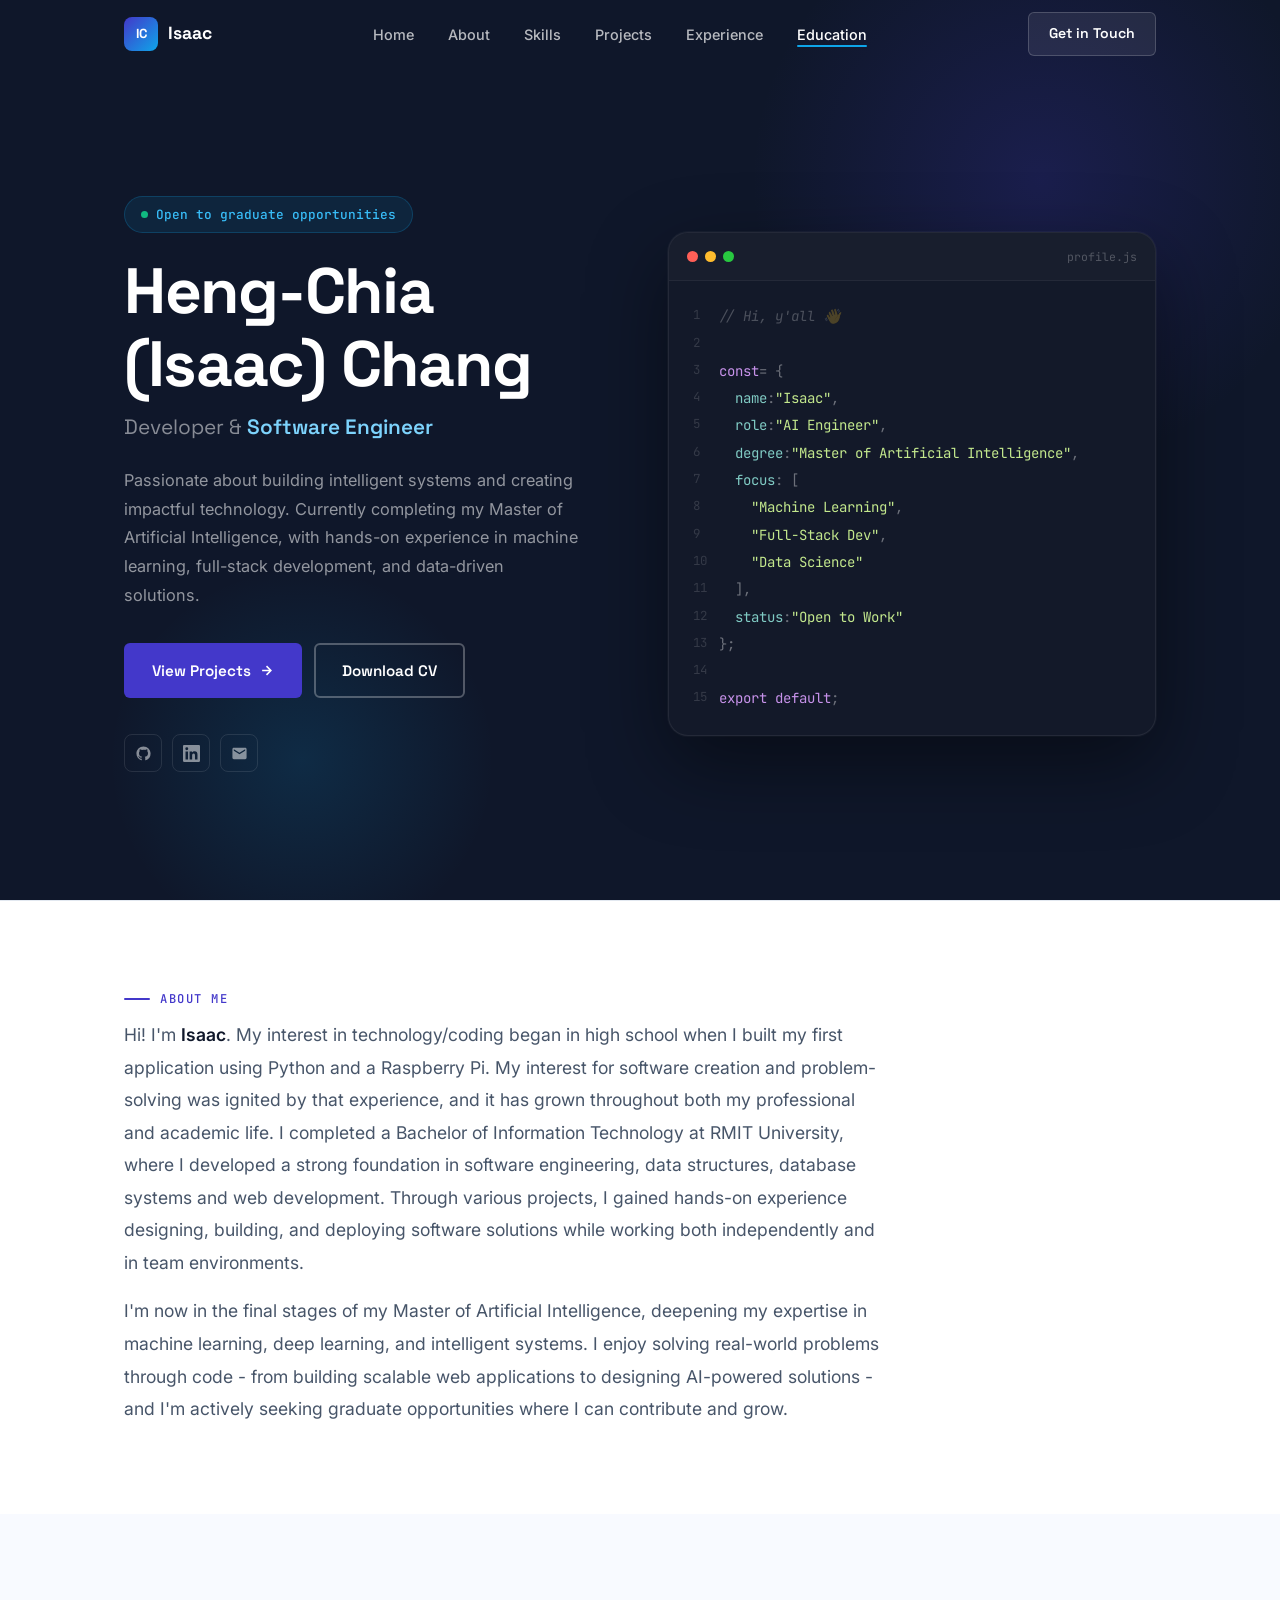
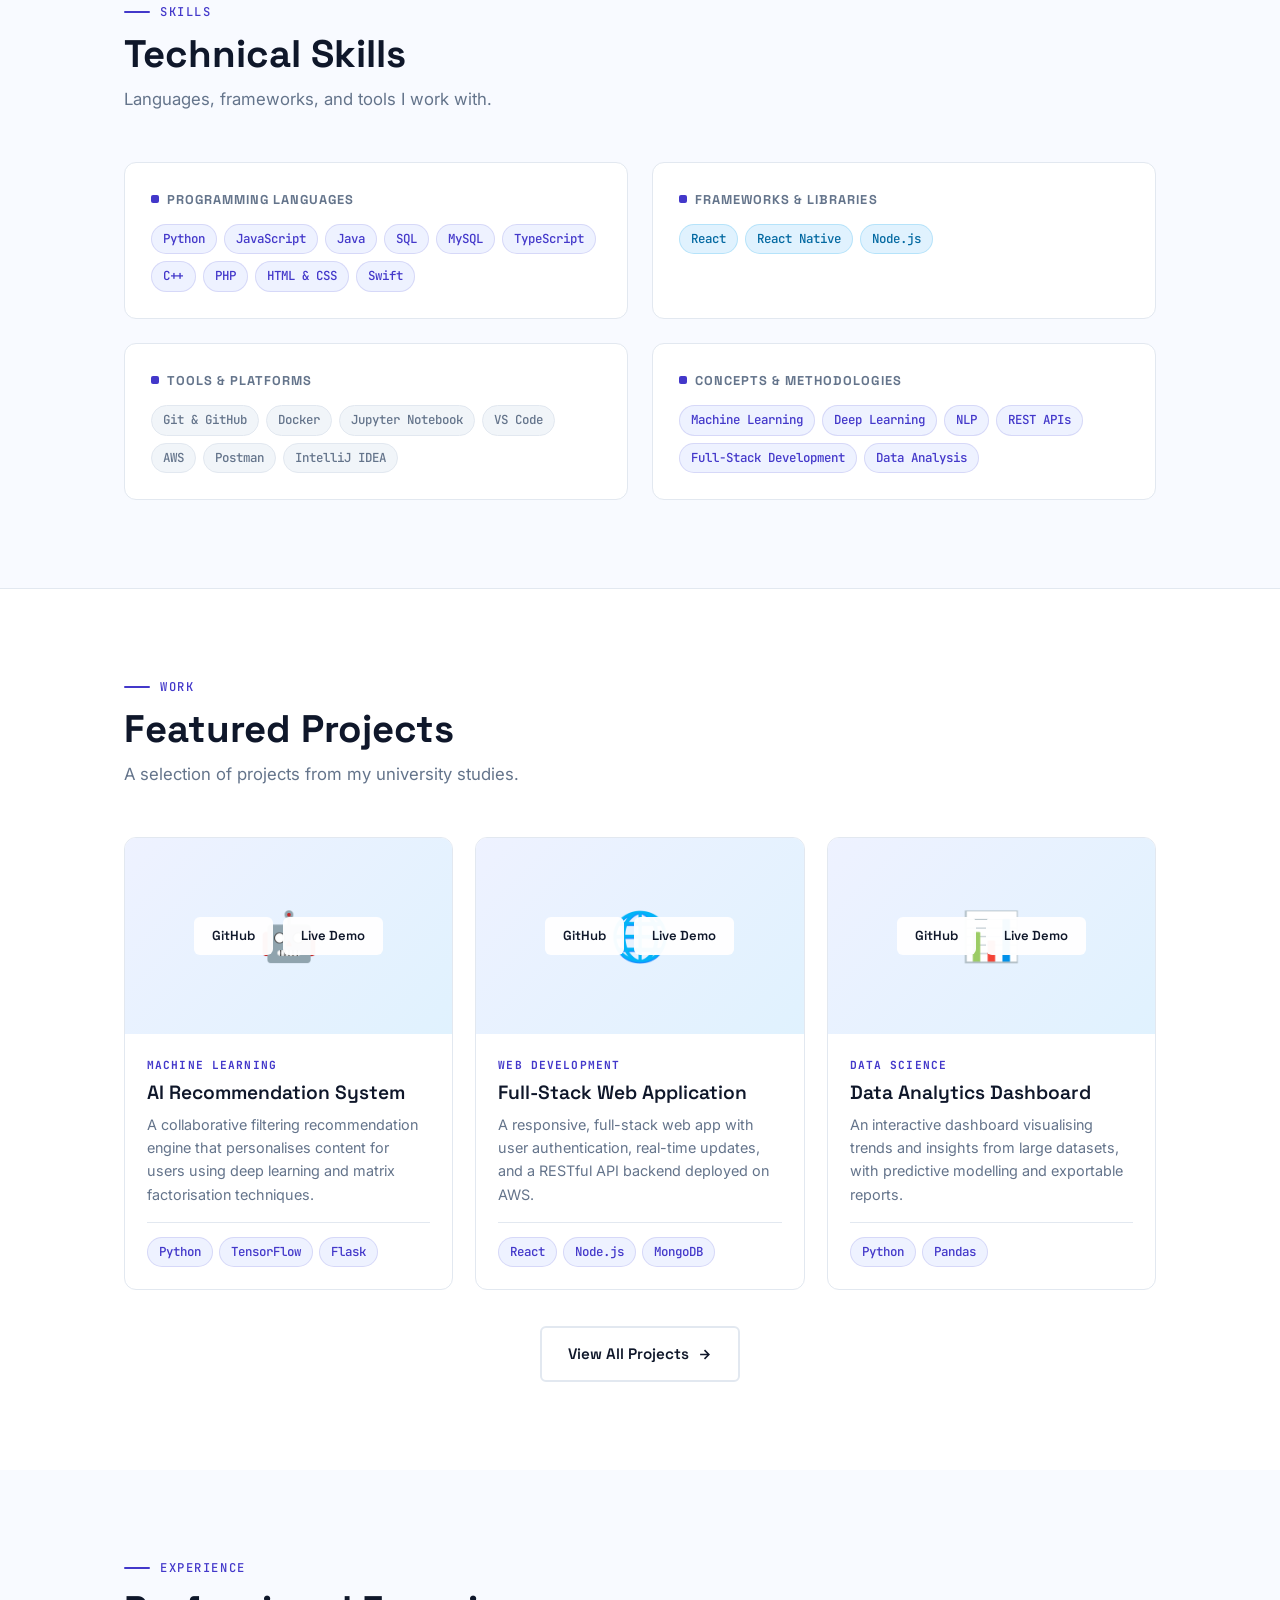
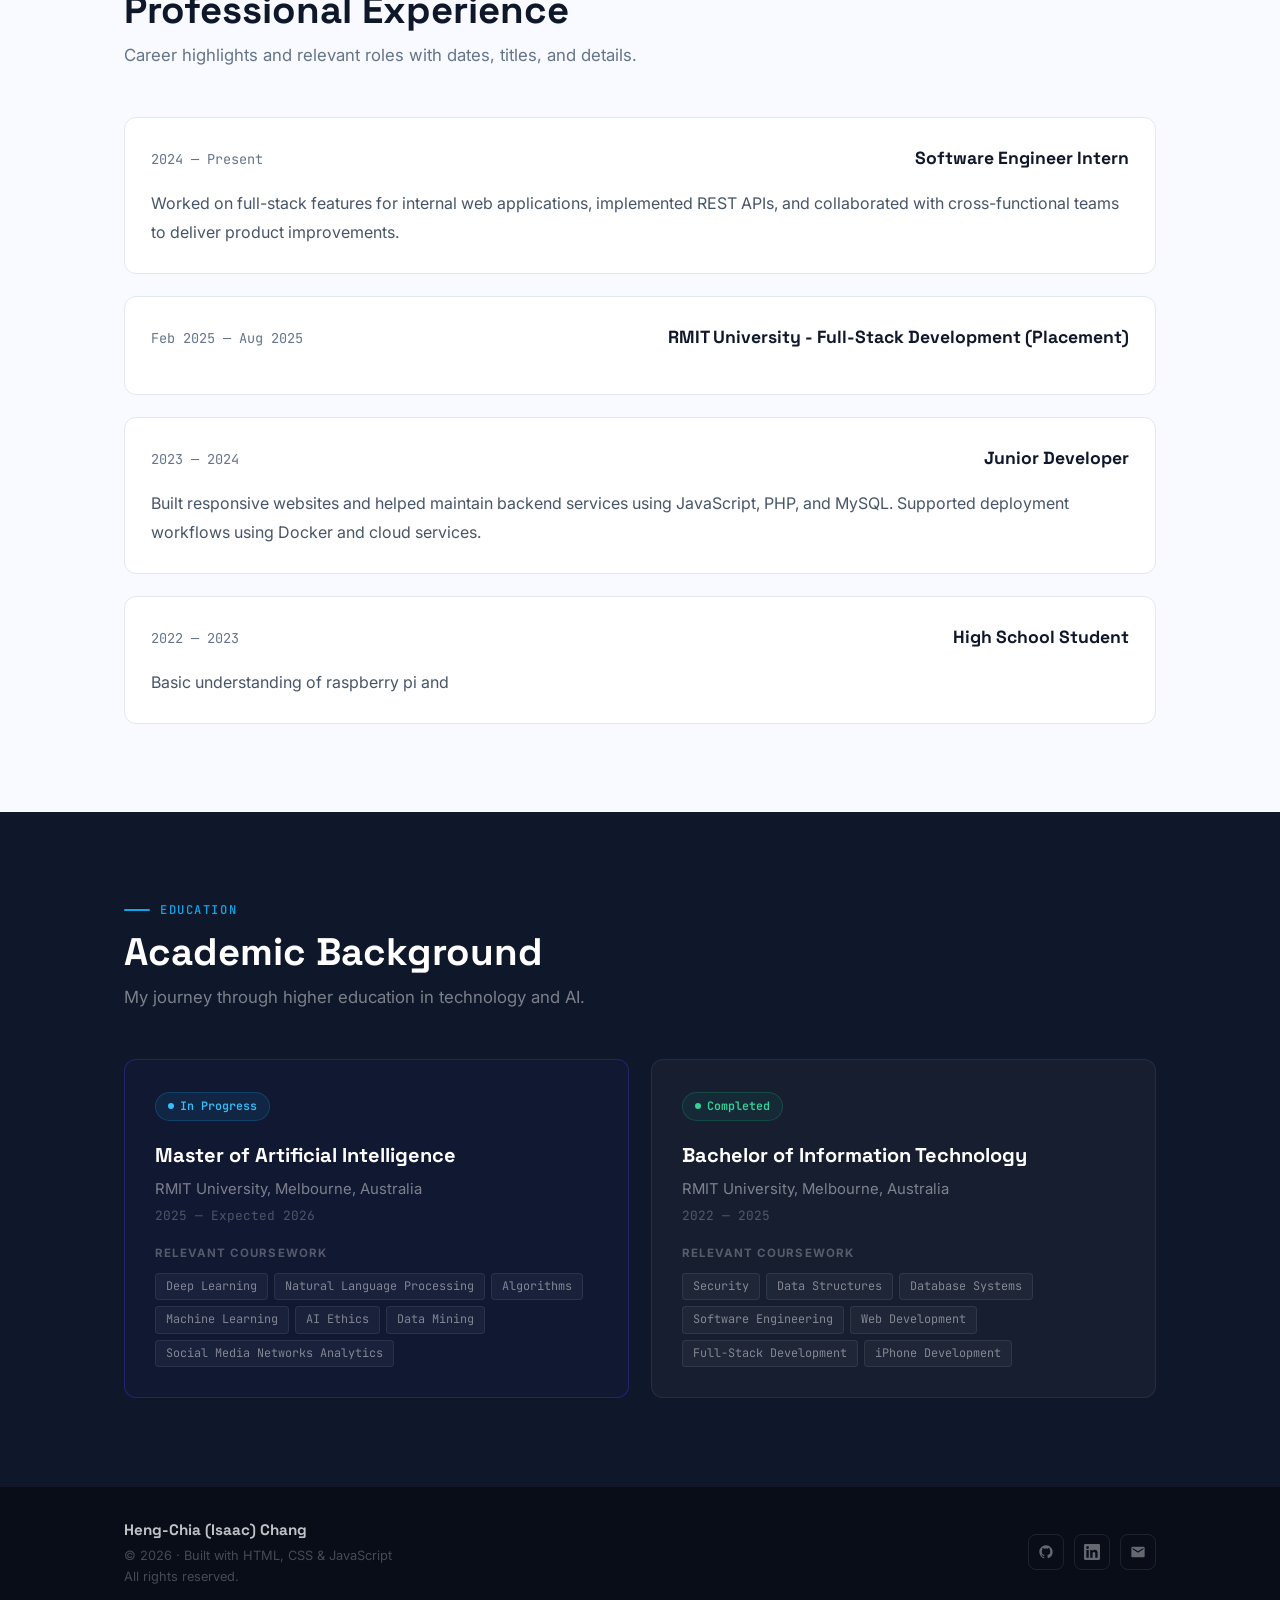
==== index.html @ fa5e7652 "first commit" ====
<!DOCTYPE html>
<html lang="en">

<head>
  <meta charset="UTF-8">
  <meta name="viewport" content="width=device-width, initial-scale=1.0">
  <title>Isaac | Portfolio</title>
  <meta name="description" content="IT Graduate & AI Engineer Portfolio">
  <link rel="preconnect" href="https://fonts.googleapis.com">
  <link rel="preconnect" href="https://fonts.gstatic.com" crossorigin>
  <link
    href="https://fonts.googleapis.com/css2?family=Space+Grotesk:wght@400;500;600;700&family=Inter:wght@400;500;600&family=JetBrains+Mono:wght@400;500&display=swap"
    rel="stylesheet">
  <link rel="stylesheet" href="style.css">
</head>

<body>
  <nav class="nav" id="nav">
    <div class="container nav-inner">
      <a href="index.html" class="nav-logo">
        <span class="nav-logo-mark">IC</span>
        Isaac
      </a>

      <ul class="nav-links">
        <li><a href="index.html" class="active">Home</a></li>
        <li><a href="#about">About</a></li>
        <li><a href="#skills">Skills</a></li>
        <li><a href="projects.html">Projects</a></li>
        <li><a href="#experience">Experience</a></li>
        <li><a href="#education">Education</a></li>
      </ul>

      <!-- EDIT: Change to your email -->
      <a href="mailto:your@email.com" class="nav-cta">Get in Touch</a>

      <button class="nav-hamburger" id="hamburger" aria-label="Toggle menu">
        <span></span><span></span><span></span>
      </button>
    </div>

    <div class="nav-mobile" id="mobile-menu">
      <a href="index.html">Home</a>
      <a href="#about">About</a>
      <a href="#skills">Skills</a>
      <a href="projects.html">Projects</a>
      <a href="#experience">Experience</a>
      <a href="#education">Education</a>
      <!-- EDIT: Change to your email -->
      <a href="mailto:your@email.com">Get in Touch</a>
    </div>
  </nav>


  <!-- ================================================
       HERO
       EDIT: Name, title, intro text, social links, CV link
       ================================================ -->
  <section class="hero">
    <div class="hero-glow-1"></div>
    <div class="hero-glow-2"></div>
    <div class="hero-inner">

      <!-- Left: Text -->
      <div class="hero-text">
        <!-- EDIT: Change status message -->
        <div class="hero-badge">
          <span class="dot"></span>
          Open to graduate opportunities
        </div>

        <h1 class="hero-name">Heng-Chia (Isaac) Chang</h1>

        <p class="hero-title">
          Developer &amp; <strong>Software Engineer</strong>
        </p>

        <p class="hero-intro">
          Passionate about building intelligent systems and creating impactful technology.
          Currently completing my Master of Artificial Intelligence, with hands-on experience
          in machine learning, full-stack development, and data-driven solutions.
        </p>

        <div class="hero-actions">
          <a href="projects.html" class="btn btn-primary">
            View Projects
            <svg width="15" height="15" viewBox="0 0 24 24" fill="none" stroke="currentColor" stroke-width="2.5">
              <path d="M5 12h14M12 5l7 7-7 7" />
            </svg>
          </a>
          <!-- EDIT: Link href to your CV file, e.g. "cv.pdf" -->
          <a href="#" class="btn btn-outline">Download CV</a>
        </div>

        <!-- EDIT: Update your social profile links -->
        <div class="hero-social">
          <a href="https://github.com/yourusername" target="_blank" rel="noopener" aria-label="GitHub">
            <svg viewBox="0 0 24 24">
              <path
                d="M12 2C6.477 2 2 6.484 2 12.017c0 4.425 2.865 8.18 6.839 9.504.5.092.682-.217.682-.483 0-.237-.008-.868-.013-1.703-2.782.605-3.369-1.343-3.369-1.343-.454-1.158-1.11-1.466-1.11-1.466-.908-.62.069-.608.069-.608 1.003.07 1.531 1.032 1.531 1.032.892 1.53 2.341 1.088 2.91.832.092-.647.35-1.088.636-1.338-2.22-.253-4.555-1.113-4.555-4.951 0-1.093.39-1.988 1.029-2.688-.103-.253-.446-1.272.098-2.65 0 0 .84-.27 2.75 1.026A9.564 9.564 0 0112 6.844c.85.004 1.705.115 2.504.337 1.909-1.296 2.747-1.027 2.747-1.027.546 1.379.202 2.398.1 2.651.64.7 1.028 1.595 1.028 2.688 0 3.848-2.339 4.695-4.566 4.943.359.309.678.92.678 1.855 0 1.338-.012 2.419-.012 2.747 0 .268.18.58.688.482A10.019 10.019 0 0022 12.017C22 6.484 17.522 2 12 2z" />
            </svg>
          </a>
          <a href="https://www.linkedin.com/in/isaachang" target="_blank" rel="noopener" aria-label="LinkedIn">
            <svg viewBox="0 0 24 24">
              <path
                d="M20.447 20.452h-3.554v-5.569c0-1.328-.027-3.037-1.852-3.037-1.853 0-2.136 1.445-2.136 2.939v5.667H9.351V9h3.414v1.561h.046c.477-.9 1.637-1.85 3.37-1.85 3.601 0 4.267 2.37 4.267 5.455v6.286zM5.337 7.433a2.062 2.062 0 01-2.063-2.065 2.064 2.064 0 112.063 2.065zm1.782 13.019H3.555V9h3.564v11.452zM22.225 0H1.771C.792 0 0 .774 0 1.729v20.542C0 23.227.792 24 1.771 24h20.451C23.2 24 24 23.227 24 22.271V1.729C24 .774 23.2 0 22.222 0h.003z" />
            </svg>
          </a>
          <a href="mailto:your@email.com" aria-label="Email">
            <svg viewBox="0 0 24 24">
              <path
                d="M20 4H4c-1.1 0-2 .9-2 2v12c0 1.1.9 2 2 2h16c1.1 0 2-.9 2-2V6c0-1.1-.9-2-2-2zm0 4l-8 5-8-5V6l8 5 8-5v2z" />
            </svg>
          </a>
        </div>
      </div>

      <!-- Right: Code card (hidden on mobile) -->
      <!-- EDIT: Update the values inside the code card to match your real info -->
      <div class="hero-code-card" aria-hidden="true">
        <div class="code-card-header">
          <span class="code-dot red"></span>
          <span class="code-dot yellow"></span>
          <span class="code-dot green"></span>
          <span class="code-filename">profile.js</span>
        </div>
        <div class="code-body">
          <div class="code-line"><span class="ln">1</span><span class="c-cmt">// Hi, y'all 👋</span></div>
          <div class="code-line"><span class="ln">2</span>&nbsp;</div>
          <div class="code-line"><span class="ln">3</span><span class="c-kw">const</span><span
              class="c-var"></span><span class="c-pun"> = {</span></div>
          <div class="code-line"><span class="ln">4</span>&nbsp;&nbsp;<span class="c-prop">name</span><span
              class="c-pun">: </span><span class="c-str">"Isaac"</span><span class="c-pun">,</span></div>
          <div class="code-line"><span class="ln">5</span>&nbsp;&nbsp;<span class="c-prop">role</span><span
              class="c-pun">: </span><span class="c-str">"AI Engineer"</span><span class="c-pun">,</span></div>
          <div class="code-line"><span class="ln">6</span>&nbsp;&nbsp;<span class="c-prop">degree</span><span
              class="c-pun">: </span><span class="c-str">"Master of Artificial Intelligence"</span><span
              class="c-pun">,</span></div>
          <div class="code-line"><span class="ln">7</span>&nbsp;&nbsp;<span class="c-prop">focus</span><span
              class="c-pun">: [</span></div>
          <div class="code-line"><span class="ln">8</span>&nbsp;&nbsp;&nbsp;&nbsp;<span class="c-str">"Machine
              Learning"</span><span class="c-pun">,</span></div>
          <div class="code-line"><span class="ln">9</span>&nbsp;&nbsp;&nbsp;&nbsp;<span class="c-str">"Full-Stack
              Dev"</span><span class="c-pun">,</span></div>
          <div class="code-line"><span class="ln">10</span>&nbsp;&nbsp;&nbsp;&nbsp;<span class="c-str">"Data
              Science"</span></div>
          <div class="code-line"><span class="ln">11</span>&nbsp;&nbsp;<span class="c-pun">],</span></div>
          <div class="code-line"><span class="ln">12</span>&nbsp;&nbsp;<span class="c-prop">status</span><span
              class="c-pun">: </span><span class="c-str">"Open to Work"</span></div>
          <div class="code-line"><span class="ln">13</span><span class="c-pun">};</span></div>
          <div class="code-line"><span class="ln">14</span>&nbsp;</div>
          <div class="code-line"><span class="ln">15</span><span class="c-kw">export default</span><span
              class="c-var"></span><span class="c-pun">;</span></div>
        </div>
      </div>

    </div>
  </section>

  <section class="about-section section" id="about">
    <div class="container fade-in">
      <div class="section-label">About Me</div>
      <div class="about-inner">
        <p>
          Hi! I'm <strong>Isaac</strong>. My interest in technology/coding began in high school when I built my first
          application using Python and a Raspberry Pi. My interest for software creation and problem-solving was ignited
          by that experience, and it has grown throughout both my professional and academic life. I completed a Bachelor
          of Information Technology at RMIT University, where I developed a strong foundation in software engineering,
          data structures, database systems and web development. Through various projects, I
          gained hands-on experience designing, building, and deploying software solutions while working both
          independently and in team environments.
        </p>
        <p>
          I'm now in the final stages of my Master of Artificial Intelligence, deepening my expertise
          in machine learning, deep learning, and intelligent systems. I enjoy solving real-world
          problems through code - from building scalable web applications to designing AI-powered
          solutions - and I'm actively seeking graduate opportunities where I can contribute and grow.
        </p>
      </div>
    </div>
  </section>


  <!-- ================================================
       SKILLS
       EDIT: Add or remove tags inside each .skill-group
       ================================================ -->
  <section class="skills-section section" id="skills">
    <div class="container">
      <div class="fade-in section-title">
        <div class="section-label">Skills</div>
        <h2>Technical Skills</h2>
        <p>Languages, frameworks, and tools I work with.</p>
      </div>

      <div class="skills-grid fade-in">

        <div class="skill-group">
          <div class="skill-group-label">Programming Languages</div>
          <div class="skill-tags">
            <span class="tag">Python</span>
            <span class="tag">JavaScript</span>
            <span class="tag">Java</span>
            <span class="tag">SQL</span>
            <span class="tag">MySQL</span>
            <span class="tag">TypeScript</span>
            <span class="tag">C++</span>
            <span class="tag">PHP</span>
            <span class="tag">HTML &amp; CSS</span>
            <span class="tag">Swift</span>
          </div>
        </div>

        <div class="skill-group">
          <div class="skill-group-label">Frameworks &amp; Libraries</div>
          <div class="skill-tags">
            <span class="tag tag-accent">React</span>
            <span class="tag tag-accent">React Native</span>
            <span class="tag tag-accent">Node.js</span>
          </div>
        </div>

        <div class="skill-group">
          <div class="skill-group-label">Tools &amp; Platforms</div>
          <div class="skill-tags">
            <span class="tag tag-neutral">Git &amp; GitHub</span>
            <span class="tag tag-neutral">Docker</span>
            <span class="tag tag-neutral">Jupyter Notebook</span>
            <span class="tag tag-neutral">VS Code</span>
            <span class="tag tag-neutral">AWS</span>
            <span class="tag tag-neutral">Postman</span>
            <span class="tag tag-neutral">IntelliJ IDEA</span>
          </div>
        </div>

        <div class="skill-group">
          <div class="skill-group-label">Concepts &amp; Methodologies</div>
          <div class="skill-tags">
            <span class="tag">Machine Learning</span>
            <span class="tag">Deep Learning</span>
            <span class="tag">NLP</span>
            <span class="tag">REST APIs</span>
            <span class="tag">Full-Stack Development</span>
            <span class="tag">Data Analysis</span>
          </div>
        </div>

      </div>
    </div>
  </section>

  <!-- ================================================
       FEATURED PROJECTS
       EDIT: Update each project card with real info.
       For more projects, see projects.html.
       ================================================ -->
  <section class="featured-section section" id="projects">
    <div class="container">
      <div class="fade-in section-title">
        <div class="section-label">Work</div>
        <h2>Featured Projects</h2>
        <p>A selection of projects from my university studies.</p>
      </div>

      <div class="projects-grid fade-in">

        <!-- ── Project Card 1 ───────────────────── -->
        <div class="project-card">
          <div class="project-image">
            <!-- OPTION A: Use a screenshot — replace with your image path:
                 <img src="images/project1.png" alt="AI Recommendation System"> -->
            <!-- OPTION B: Keep the emoji placeholder below -->
            <div class="project-image-placeholder">🤖</div>
            <div class="project-overlay">
              <!-- EDIT: Add your GitHub & live demo links -->
              <a href="#" target="_blank" rel="noopener">GitHub</a>
              <a href="#" target="_blank" rel="noopener">Live Demo</a>
            </div>
          </div>
          <div class="project-content">
            <!-- EDIT: Category, title, description, and tech tags -->
            <div class="project-cat">Machine Learning</div>
            <h3>AI Recommendation System</h3>
            <p>A collaborative filtering recommendation engine that personalises content for users using deep learning
              and matrix factorisation techniques.</p>
            <div class="project-tech">
              <span class="tag">Python</span>
              <span class="tag">TensorFlow</span>
              <span class="tag">Flask</span>
            </div>
          </div>
        </div>

        <!-- ── Project Card 2 ───────────────────── -->
        <div class="project-card">
          <div class="project-image">
            <div class="project-image-placeholder">🌐</div>
            <div class="project-overlay">
              <a href="#" target="_blank" rel="noopener">GitHub</a>
              <a href="#" target="_blank" rel="noopener">Live Demo</a>
            </div>
          </div>
          <div class="project-content">
            <div class="project-cat">Web Development</div>
            <h3>Full-Stack Web Application</h3>
            <p>A responsive, full-stack web app with user authentication, real-time updates, and a RESTful API backend
              deployed on AWS.</p>
            <div class="project-tech">
              <span class="tag">React</span>
              <span class="tag">Node.js</span>
              <span class="tag">MongoDB</span>
            </div>
          </div>
        </div>

        <!-- ── Project Card 3 ───────────────────── -->
        <div class="project-card">
          <div class="project-image">
            <div class="project-image-placeholder">📊</div>
            <div class="project-overlay">
              <a href="#" target="_blank" rel="noopener">GitHub</a>
              <a href="#" target="_blank" rel="noopener">Live Demo</a>
            </div>
          </div>
          <div class="project-content">
            <div class="project-cat">Data Science</div>
            <h3>Data Analytics Dashboard</h3>
            <p>An interactive dashboard visualising trends and insights from large datasets, with predictive modelling
              and exportable reports.</p>
            <div class="project-tech">
              <span class="tag">Python</span>
              <span class="tag">Pandas</span>
            </div>
          </div>
        </div>

      </div>

      <div class="section-cta fade-in" style="margin-top: 36px;">
        <a href="projects.html" class="btn btn-outline-dark">
          View All Projects
          <svg width="15" height="15" viewBox="0 0 24 24" fill="none" stroke="currentColor" stroke-width="2.5">
            <path d="M5 12h14M12 5l7 7-7 7" />
          </svg>
        </a>
      </div>
    </div>
  </section>


  <!-- ================================================
       EXPERIENCE
       ADD: Time line, title, details
       ================================================ -->
  <section class="experience-section section" id="experience">
    <div class="container">
      <div class="fade-in section-title">
        <div class="section-label">Experience</div>
        <h2>Professional Experience</h2>
        <p>Career highlights and relevant roles with dates, titles, and details.</p>
      </div>

      <div class="experience-timeline fade-in">
        <div class="experience-item">
          <div class="experience-meta">
            <span class="experience-date">2024 — Present</span>
            <span class="experience-title">Software Engineer Intern</span>
          </div>
          <div class="experience-details">
            <p>Worked on full-stack features for internal web applications, implemented REST APIs, and collaborated with
              cross-functional teams to deliver product improvements.</p>
          </div>
        </div>

        <div class="experience-item">
          <div class="experience-meta">
            <span class="experience-date">Feb 2025 — Aug 2025</span>
            <span class="experience-title">RMIT University - Full-Stack Development (Placement)</span>
          </div>
          <div class="experience-details">
            <p></p>
          </div>
        </div>

        <div class="experience-item">
          <div class="experience-meta">
            <span class="experience-date">2023 — 2024</span>
            <span class="experience-title">Junior Developer</span>
          </div>
          <div class="experience-details">
            <p>Built responsive websites and helped maintain backend services using JavaScript, PHP, and MySQL.
              Supported deployment workflows using Docker and cloud services.</p>
          </div>
        </div>

        <div class="experience-item">
          <div class="experience-meta">
            <span class="experience-date">2022 — 2023</span>
            <span class="experience-title">High School Student</span>
          </div>
          <div class="experience-details">
            <p>Basic understanding of raspberry pi and </p>
          </div>
        </div>
      </div>
    </div>
  </section>


  <!-- ================================================
       EDUCATION
       EDIT: Degree names, university, years, subjects
       ================================================ -->
  <section class="education-section section" id="education">
    <div class="container">
      <div class="fade-in section-title">
        <div class="section-label">Education</div>
        <h2>Academic Background</h2>
        <p>My journey through higher education in technology and AI.</p>
      </div>

      <div class="edu-cards fade-in">

        <!-- Master's degree -->
        <div class="edu-card edu-card-current">
          <div class="edu-status current"><span class="dot"></span> In Progress</div>
          <div class="edu-degree">Master of Artificial Intelligence</div>
          <div class="edu-school">RMIT University, Melbourne, Australia</div>
          <div class="edu-years">2025 — Expected 2026</div>
          <div class="edu-courses-label">Relevant Coursework</div>
          <div class="edu-courses-list">
            <span class="edu-course-tag">Deep Learning</span>
            <span class="edu-course-tag">Natural Language Processing</span>
            <span class="edu-course-tag">Algorithms</span>
            <span class="edu-course-tag">Machine Learning</span>
            <span class="edu-course-tag">AI Ethics</span>
            <span class="edu-course-tag">Data Mining</span>
            <span class="edu-course-tag">Social Media Networks Analytics</span>
          </div>
        </div>

        <!-- Bachelor's degree -->
        <div class="edu-card">
          <div class="edu-status completed"><span class="dot"></span> Completed</div>
          <div class="edu-degree">Bachelor of Information Technology</div>
          <div class="edu-school">RMIT University, Melbourne, Australia</div>
          <div class="edu-years">2022 — 2025</div>
          <div class="edu-courses-label">Relevant Coursework</div>
          <div class="edu-courses-list">
            <span class="edu-course-tag">Security</span>
            <span class="edu-course-tag">Data Structures</span>
            <span class="edu-course-tag">Database Systems</span>
            <span class="edu-course-tag">Software Engineering</span>
            <span class="edu-course-tag">Web Development</span>
            <span class="edu-course-tag">Full-Stack Development</span>
            <span class="edu-course-tag">iPhone Development</span>
          </div>
        </div>

      </div>
    </div>
  </section>


  <!-- ================================================
       FOOTER
       EDIT: Name, social links
       ================================================ -->
  <footer class="footer">
    <div class="container footer-inner">
      <div>
        <!-- EDIT: Your name -->
        <div class="footer-name">Heng-Chia (Isaac) Chang</div>
        <div class="footer-copy">© 2026 · Built with HTML, CSS &amp; JavaScript</div>
        <div class="footer-rights">All rights reserved.</div>
      </div>
      <!-- EDIT: Your social links -->
      <div class="footer-links">
        <a href="https://github.com/yourusername" target="_blank" rel="noopener" aria-label="GitHub">
          <svg viewBox="0 0 24 24">
            <path
              d="M12 2C6.477 2 2 6.484 2 12.017c0 4.425 2.865 8.18 6.839 9.504.5.092.682-.217.682-.483 0-.237-.008-.868-.013-1.703-2.782.605-3.369-1.343-3.369-1.343-.454-1.158-1.11-1.466-1.11-1.466-.908-.62.069-.608.069-.608 1.003.07 1.531 1.032 1.531 1.032.892 1.53 2.341 1.088 2.91.832.092-.647.35-1.088.636-1.338-2.22-.253-4.555-1.113-4.555-4.951 0-1.093.39-1.988 1.029-2.688-.103-.253-.446-1.272.098-2.65 0 0 .84-.27 2.75 1.026A9.564 9.564 0 0112 6.844c.85.004 1.705.115 2.504.337 1.909-1.296 2.747-1.027 2.747-1.027.546 1.379.202 2.398.1 2.651.64.7 1.028 1.595 1.028 2.688 0 3.848-2.339 4.695-4.566 4.943.359.309.678.92.678 1.855 0 1.338-.012 2.419-.012 2.747 0 .268.18.58.688.482A10.019 10.019 0 0022 12.017C22 6.484 17.522 2 12 2z" />
          </svg>
        </a>
        <a href="https://www.linkedin.com/in/isaachang" target="_blank" rel="noopener" aria-label="LinkedIn">
          <svg viewBox="0 0 24 24">
            <path
              d="M20.447 20.452h-3.554v-5.569c0-1.328-.027-3.037-1.852-3.037-1.853 0-2.136 1.445-2.136 2.939v5.667H9.351V9h3.414v1.561h.046c.477-.9 1.637-1.85 3.37-1.85 3.601 0 4.267 2.37 4.267 5.455v6.286zM5.337 7.433a2.062 2.062 0 01-2.063-2.065 2.064 2.064 0 112.063 2.065zm1.782 13.019H3.555V9h3.564v11.452zM22.225 0H1.771C.792 0 0 .774 0 1.729v20.542C0 23.227.792 24 1.771 24h20.451C23.2 24 24 23.227 24 22.271V1.729C24 .774 23.2 0 22.222 0h.003z" />
          </svg>
        </a>
        <a href="mailto:your@email.com" aria-label="Email">
          <svg viewBox="0 0 24 24">
            <path
              d="M20 4H4c-1.1 0-2 .9-2 2v12c0 1.1.9 2 2 2h16c1.1 0 2-.9 2-2V6c0-1.1-.9-2-2-2zm0 4l-8 5-8-5V6l8 5 8-5v2z" />
          </svg>
        </a>
      </div>
    </div>
  </footer>

  <script src="script.js"></script>
</body>

</html>
---- style.css ----
/* =============================================
   PORTFOLIO — GLOBAL STYLES
   Space Grotesk (headings) | Inter (body) | JetBrains Mono (code)
   ============================================= */

/* --- Root Variables --- */
:root {
  --bg: #F8FAFF;
  --surface: #FFFFFF;
  --surface-alt: #F1F5F9;
  --dark: #0F172A;
  --dark-mid: #1E293B;
  --primary: #4338CA;
  --primary-soft: #6366F1;
  --primary-faint: #EEF2FF;
  --accent: #0EA5E9;
  --accent-faint: #E0F2FE;
  --green: #10B981;
  --text: #0F172A;
  --text-mid: #475569;
  --text-soft: #64748B;
  --text-light: #94A3B8;
  --border: #E2E8F0;
  --border-dark: rgba(255, 255, 255, 0.08);
  --shadow-sm: 0 2px 8px rgba(15, 23, 42, 0.08);
  --shadow-md: 0 4px 20px rgba(15, 23, 42, 0.10);
  --shadow-lg: 0 8px 40px rgba(15, 23, 42, 0.14);
  --nav-h: 68px;
  --max-w: 1080px;
  --pad-x: 24px;
  --section-y: 88px;
  --radius: 12px;
  --radius-sm: 6px;
  --radius-lg: 20px;
}

/* --- Reset & Base --- */
*,
*::before,
*::after {
  box-sizing: border-box;
  margin: 0;
  padding: 0;
}

html {
  scroll-behavior: smooth;
}

body {
  font-family: 'Inter', system-ui, sans-serif;
  background: var(--bg);
  color: var(--text);
  line-height: 1.65;
  -webkit-font-smoothing: antialiased;
}

img {
  max-width: 100%;
  display: block;
}

a {
  text-decoration: none;
  color: inherit;
}

ul,
ol {
  list-style: none;
}

/* --- Typography --- */
h1,
h2,
h3,
h4 {
  font-family: 'Space Grotesk', sans-serif;
  line-height: 1.15;
}

h1 {
  font-size: clamp(2.4rem, 6vw, 4rem);
  font-weight: 700;
}

h2 {
  font-size: clamp(1.8rem, 4vw, 2.4rem);
  font-weight: 700;
}

h3 {
  font-size: 1.2rem;
  font-weight: 600;
}

p {
  color: var(--text-mid);
}

/* --- Layout Utilities --- */
.container {
  width: 100%;
  max-width: var(--max-w);
  margin: 0 auto;
  padding: 0 var(--pad-x);
}

.section {
  padding: var(--section-y) 0;
}

.section-label {
  font-family: 'JetBrains Mono', monospace;
  font-size: 0.76rem;
  font-weight: 500;
  letter-spacing: 0.13em;
  text-transform: uppercase;
  color: var(--primary);
  display: flex;
  align-items: center;
  gap: 10px;
  margin-bottom: 10px;
}

.section-label::before {
  content: '';
  display: block;
  width: 26px;
  height: 2px;
  background: var(--primary);
  border-radius: 2px;
}

.section-title {
  margin-bottom: 48px;
}

.section-title h2 {
  color: var(--text);
}

.section-title p {
  margin-top: 10px;
  font-size: 1.05rem;
  color: var(--text-soft);
  max-width: 540px;
}

/* --- Buttons --- */
.btn {
  display: inline-flex;
  align-items: center;
  gap: 8px;
  padding: 13px 26px;
  border-radius: var(--radius-sm);
  font-family: 'Space Grotesk', sans-serif;
  font-size: 0.95rem;
  font-weight: 600;
  transition: all 0.2s ease;
  cursor: pointer;
  border: 2px solid transparent;
}

.btn-primary {
  background: var(--primary);
  color: #fff;
}

.btn-primary:hover {
  background: var(--primary-soft);
  transform: translateY(-1px);
  box-shadow: 0 4px 18px rgba(67, 56, 202, 0.35);
}

.btn-outline {
  border-color: rgba(255, 255, 255, 0.28);
  color: #fff;
}

.btn-outline:hover {
  border-color: rgba(255, 255, 255, 0.65);
  background: rgba(255, 255, 255, 0.05);
}

.btn-outline-dark {
  border-color: var(--border);
  color: var(--text);
}

.btn-outline-dark:hover {
  border-color: var(--primary);
  color: var(--primary);
}

/* --- Tags / Chips --- */
.tag {
  display: inline-flex;
  padding: 4px 11px;
  border-radius: 100px;
  font-size: 0.78rem;
  font-weight: 500;
  font-family: 'JetBrains Mono', monospace;
  background: var(--primary-faint);
  color: var(--primary);
  border: 1px solid rgba(67, 56, 202, 0.14);
}

.tag-accent {
  background: var(--accent-faint);
  color: #0369A1;
  border-color: rgba(14, 165, 233, 0.2);
}

.tag-neutral {
  background: var(--surface-alt);
  color: var(--text-soft);
  border-color: var(--border);
}

/* =============================================
   NAVIGATION
   ============================================= */
.nav {
  position: fixed;
  top: 0;
  left: 0;
  right: 0;
  height: var(--nav-h);
  z-index: 100;
  transition: background 0.3s ease, border-color 0.3s ease;
}

body.detail-page .nav,
body.detail-page .nav.scrolled {
  background: rgba(15, 23, 42, 0.94);
  backdrop-filter: blur(12px);
  border-bottom: 1px solid var(--border-dark);
}

.nav.scrolled {
  background: rgba(15, 23, 42, 0.94);
  backdrop-filter: blur(12px);
  border-bottom: 1px solid var(--border-dark);
}

.nav-inner {
  display: flex;
  align-items: center;
  justify-content: space-between;
  height: 100%;
}

.nav-logo {
  font-family: 'Space Grotesk', sans-serif;
  font-size: 1.1rem;
  font-weight: 700;
  color: #fff;
  display: flex;
  align-items: center;
  gap: 10px;
}

.nav-logo-mark {
  width: 34px;
  height: 34px;
  background: linear-gradient(135deg, var(--primary), var(--accent));
  border-radius: 8px;
  display: flex;
  align-items: center;
  justify-content: center;
  font-size: 0.82rem;
  font-weight: 700;
  color: #fff;
  flex-shrink: 0;
}

.nav-links {
  display: flex;
  align-items: center;
  gap: 34px;
}

.nav-links a {
  font-size: 0.9rem;
  font-weight: 500;
  color: rgba(255, 255, 255, 0.7);
  transition: color 0.2s;
  position: relative;
}

.nav-links a:hover,
.nav-links a.active {
  color: #fff;
}

.nav-links a::after {
  content: '';
  position: absolute;
  bottom: -4px;
  left: 0;
  width: 0;
  height: 2px;
  background: var(--accent);
  border-radius: 2px;
  transition: width 0.25s ease;
}

.nav-links a:hover::after,
.nav-links a.active::after {
  width: 100%;
}

.nav-cta {
  font-size: 0.88rem;
  padding: 9px 20px;
  background: rgba(255, 255, 255, 0.08);
  color: #fff;
  border: 1px solid rgba(255, 255, 255, 0.18);
  border-radius: var(--radius-sm);
  font-weight: 600;
  font-family: 'Space Grotesk', sans-serif;
  transition: all 0.2s;
}

.nav-cta:hover {
  background: #fff;
  color: var(--dark);
}

.nav-hamburger {
  display: none;
  flex-direction: column;
  gap: 5px;
  background: none;
  border: none;
  cursor: pointer;
  padding: 4px;
}

.nav-hamburger span {
  display: block;
  width: 24px;
  height: 2px;
  background: #fff;
  border-radius: 2px;
  transition: all 0.25s;
}

.nav-hamburger.open span:nth-child(1) {
  transform: translateY(7px) rotate(45deg);
}

.nav-hamburger.open span:nth-child(2) {
  opacity: 0;
}

.nav-hamburger.open span:nth-child(3) {
  transform: translateY(-7px) rotate(-45deg);
}

.nav-mobile {
  display: none;
  position: fixed;
  top: var(--nav-h);
  left: 0;
  right: 0;
  background: var(--dark);
  padding: 20px var(--pad-x);
  flex-direction: column;
  gap: 4px;
  border-top: 1px solid var(--border-dark);
  box-shadow: 0 16px 40px rgba(0, 0, 0, 0.4);
}

.nav-mobile.open {
  display: flex;
}

.nav-mobile a {
  font-size: 1rem;
  font-weight: 500;
  color: rgba(255, 255, 255, 0.75);
  padding: 12px 0;
  border-bottom: 1px solid var(--border-dark);
  font-family: 'Space Grotesk', sans-serif;
  transition: color 0.2s;
}

.nav-mobile a:last-child {
  border-bottom: none;
}

.nav-mobile a:hover {
  color: #fff;
}

/* =============================================
   HERO
   ============================================= */
.hero {
  background: var(--dark);
  min-height: 100vh;
  display: flex;
  align-items: center;
  padding-top: var(--nav-h);
  position: relative;
  overflow: hidden;
}

.hero-glow-1 {
  position: absolute;
  width: 600px;
  height: 600px;
  background: radial-gradient(circle, rgba(67, 56, 202, 0.22) 0%, transparent 68%);
  top: -120px;
  right: -60px;
  pointer-events: none;
}

.hero-glow-2 {
  position: absolute;
  width: 400px;
  height: 400px;
  background: radial-gradient(circle, rgba(14, 165, 233, 0.14) 0%, transparent 68%);
  bottom: -60px;
  left: 8%;
  pointer-events: none;
}

.hero-inner {
  display: grid;
  grid-template-columns: 1fr 1fr;
  gap: 56px;
  align-items: center;
  padding: 72px var(--pad-x);
  max-width: var(--max-w);
  margin: 0 auto;
  width: 100%;
  position: relative;
  z-index: 1;
}

.hero-badge {
  display: inline-flex;
  align-items: center;
  gap: 8px;
  background: rgba(14, 165, 233, 0.1);
  border: 1px solid rgba(14, 165, 233, 0.22);
  color: #38BDF8;
  padding: 7px 16px;
  border-radius: 100px;
  font-size: 0.8rem;
  font-weight: 500;
  font-family: 'JetBrains Mono', monospace;
  margin-bottom: 22px;
}

.hero-badge .dot {
  width: 7px;
  height: 7px;
  background: var(--green);
  border-radius: 50%;
  animation: pulse 2s infinite;
}

@keyframes pulse {

  0%,
  100% {
    opacity: 1;
    box-shadow: 0 0 0 0 rgba(16, 185, 129, 0.4);
  }

  50% {
    opacity: 0.7;
    box-shadow: 0 0 0 4px rgba(16, 185, 129, 0);
  }
}

.hero-name {
  color: #fff;
  margin-bottom: 8px;
  letter-spacing: -0.02em;
}

.hero-title {
  font-family: 'Space Grotesk', sans-serif;
  font-size: clamp(1.05rem, 2.2vw, 1.3rem);
  font-weight: 400;
  color: rgba(255, 255, 255, 0.5);
  margin-bottom: 22px;
}

.hero-title strong {
  color: #7DD3FC;
  font-weight: 600;
}

.hero-intro {
  font-size: 1.02rem;
  color: rgba(255, 255, 255, 0.55);
  line-height: 1.75;
  margin-bottom: 34px;
  max-width: 460px;
}

.hero-actions {
  display: flex;
  gap: 12px;
  flex-wrap: wrap;
}

.hero-social {
  display: flex;
  align-items: center;
  gap: 10px;
  margin-top: 36px;
}

.hero-social a {
  width: 38px;
  height: 38px;
  border-radius: 8px;
  border: 1px solid rgba(255, 255, 255, 0.1);
  display: flex;
  align-items: center;
  justify-content: center;
  color: rgba(255, 255, 255, 0.5);
  transition: all 0.2s;
}

.hero-social a:hover {
  border-color: rgba(255, 255, 255, 0.38);
  color: #fff;
  background: rgba(255, 255, 255, 0.05);
}

.hero-social svg {
  width: 17px;
  height: 17px;
  fill: currentColor;
}

/* Code card */
.hero-code-card {
  background: #131929;
  border: 1px solid rgba(255, 255, 255, 0.07);
  border-radius: var(--radius-lg);
  overflow: hidden;
  box-shadow: 0 28px 80px rgba(0, 0, 0, 0.45), 0 0 0 1px rgba(255, 255, 255, 0.04);
}

.code-card-header {
  display: flex;
  align-items: center;
  gap: 7px;
  padding: 14px 18px;
  border-bottom: 1px solid rgba(255, 255, 255, 0.05);
  background: rgba(255, 255, 255, 0.02);
}

.code-dot {
  width: 11px;
  height: 11px;
  border-radius: 50%;
}

.code-dot.red {
  background: #FF5F57;
}

.code-dot.yellow {
  background: #FEBC2E;
}

.code-dot.green {
  background: #28C840;
}

.code-filename {
  margin-left: auto;
  font-family: 'JetBrains Mono', monospace;
  font-size: 0.72rem;
  color: rgba(255, 255, 255, 0.25);
}

.code-body {
  padding: 22px 24px;
  font-family: 'JetBrains Mono', monospace;
  font-size: 0.875rem;
  line-height: 1.95;
}

.code-line {
  display: flex;
}

.ln {
  color: rgba(255, 255, 255, 0.14);
  width: 26px;
  flex-shrink: 0;
  font-size: 0.78rem;
  user-select: none;
}

.c-kw {
  color: #C792EA;
}

.c-var {
  color: #82AAFF;
}

.c-str {
  color: #C3E88D;
}

.c-cmt {
  color: rgba(255, 255, 255, 0.24);
  font-style: italic;
}

.c-pun {
  color: rgba(255, 255, 255, 0.38);
}

.c-prop {
  color: #80CBC4;
}

/* =============================================
   ABOUT SECTION
   ============================================= */
.about-section {
  background: var(--surface);
  border-top: 1px solid var(--border);
}

.about-inner {
  max-width: 760px;
}

.about-inner p {
  font-size: 1.1rem;
  line-height: 1.85;
  color: var(--text-mid);
}

.about-inner p+p {
  margin-top: 16px;
}

.about-inner strong {
  color: var(--text);
  font-weight: 600;
}

/* =============================================
   SKILLS SECTION
   ============================================= */
.skills-section {
  background: var(--bg);
}

.skills-grid {
  display: grid;
  grid-template-columns: repeat(2, 1fr);
  gap: 24px;
}

.skill-group {
  background: var(--surface);
  border: 1px solid var(--border);
  border-radius: var(--radius);
  padding: 26px;
  transition: border-color 0.2s, box-shadow 0.2s;
}

.skill-group:hover {
  border-color: rgba(99, 102, 241, 0.3);
  box-shadow: var(--shadow-sm);
}

.skill-group-label {
  font-family: 'Space Grotesk', sans-serif;
  font-size: 0.8rem;
  font-weight: 700;
  text-transform: uppercase;
  letter-spacing: 0.08em;
  color: var(--text-soft);
  margin-bottom: 14px;
  display: flex;
  align-items: center;
  gap: 8px;
}

.skill-group-label::before {
  content: '';
  width: 8px;
  height: 8px;
  border-radius: 2px;
  background: var(--primary);
  flex-shrink: 0;
}

.skill-tags {
  display: flex;
  flex-wrap: wrap;
  gap: 7px;
}

/* =============================================
   FEATURED PROJECTS (Home)
   ============================================= */
.featured-section {
  /* background: var(--surface-alt); */
  background: var(--surface);
  border-top: 1px solid var(--border);
}

.projects-grid {
  display: grid;
  grid-template-columns: repeat(3, 1fr);
  gap: 22px;
  margin-bottom: 36px;
}

.section-cta {
  text-align: center;
}

/* =============================================
   PROJECT CARD (shared)
   ============================================= */
.project-card {
  background: var(--surface);
  border-radius: var(--radius);
  border: 1px solid var(--border);
  overflow: hidden;
  transition: transform 0.25s ease, box-shadow 0.25s ease, border-color 0.25s ease;
  display: flex;
  flex-direction: column;
}

.project-card:hover {
  transform: translateY(-4px);
  box-shadow: var(--shadow-lg);
  border-color: rgba(99, 102, 241, 0.3);
}

.project-image {
  position: relative;
  height: 196px;
  overflow: hidden;
  background: var(--surface-alt);
}

.project-image img {
  width: 100%;
  height: 100%;
  object-fit: cover;
  transition: transform 0.4s ease;
}

.project-card:hover .project-image img {
  transform: scale(1.05);
}

.project-carousel {
  width: 100%;
  height: 100%;
  position: relative;
}

.project-carousel img {
  display: none;
  width: 100%;
  height: 100%;
  object-fit: cover;
}

.project-carousel img.active {
  display: block;
}

.project-prev,
.project-next {
  position: absolute;
  top: 50%;
  transform: translateY(-50%);
  background: none;
  color: #fff;
  width: auto;
  height: auto;
  border-radius: 0;
  display: inline-flex;
  align-items: center;
  justify-content: center;
  font-size: 2.2rem;
  padding: 6px 10px;
  text-decoration: none;
  z-index: 12;
  box-shadow: none;
  opacity: 1;
  pointer-events: auto;
  text-shadow: 0 6px 18px rgba(0, 0, 0, 0.5);
}

.project-prev {
  left: 8px;
}

.project-next {
  right: 8px;
}

/* Carousel pager dots (underneath image) */
.carousel-dots {
  display: flex;
  justify-content: center;
  gap: 8px;
  margin: 12px 0 0 0;
}

.carousel-dot {
  width: 10px;
  height: 10px;
  border-radius: 50%;
  background: rgba(15, 23, 42, 0.12);
  border: none;
  padding: 0;
  cursor: pointer;
  transition: transform 0.15s, background 0.15s;
}

.carousel-dot:hover {
  transform: scale(1.15);
}

.carousel-dot.active {
  background: var(--primary);
  box-shadow: 0 6px 14px rgba(67, 56, 202, 0.18);
}

.project-image-placeholder {
  width: 100%;
  height: 100%;
  display: flex;
  align-items: center;
  justify-content: center;
  font-size: 3rem;
  background: linear-gradient(135deg, var(--primary-faint), var(--accent-faint));
}

.project-overlay {
  position: absolute;
  inset: 0;
  background: transparent;
  display: flex;
  align-items: center;
  justify-content: center;
  gap: 10px;
  opacity: 1;
  /* always visible so arrows show */
  transition: none;
  pointer-events: none;
  /* allow image links through; anchors override */
}

/* Keep overlay action links styled, but don't force style on prev/next controls */
.project-overlay a:not(.project-prev):not(.project-next) {
  pointer-events: auto;
  padding: 8px 18px;
  background: rgba(255, 255, 255, 0.96);
  border-radius: var(--radius-sm);
  font-size: 0.82rem;
  font-weight: 600;
  font-family: 'Space Grotesk', sans-serif;
  color: var(--text);
  transition: transform 0.15s;
}

.project-overlay a:not(.project-prev):not(.project-next):hover {
  transform: scale(1.04);
}

.project-content {
  padding: 22px;
  display: flex;
  flex-direction: column;
  flex: 1;
}

.project-cat {
  font-size: 0.7rem;
  font-weight: 700;
  font-family: 'JetBrains Mono', monospace;
  text-transform: uppercase;
  letter-spacing: 0.1em;
  color: var(--primary);
  margin-bottom: 7px;
}

.project-content h3 {
  margin-bottom: 9px;
  color: var(--text);
}

.project-content p {
  font-size: 0.9rem;
  color: var(--text-soft);
  line-height: 1.62;
  flex: 1;
}

.project-tech {
  margin-top: 16px;
  padding-top: 14px;
  border-top: 1px solid var(--border);
  display: flex;
  flex-wrap: wrap;
  gap: 6px;
}

/* =============================================
   EDUCATION SECTION
   ============================================= */
.education-section {
  background: var(--dark);
}

.education-section .section-label {
  color: var(--accent);
}

.education-section .section-label::before {
  background: var(--accent);
}

.education-section .section-title h2 {
  color: #fff;
}

.education-section .section-title p {
  color: rgba(255, 255, 255, 0.45);
}

.edu-cards {
  display: grid;
  grid-template-columns: repeat(2, 1fr);
  gap: 22px;
}

.edu-card {
  background: rgba(255, 255, 255, 0.03);
  border: 1px solid rgba(255, 255, 255, 0.07);
  border-radius: var(--radius);
  padding: 30px;
  transition: border-color 0.25s;
}

.edu-card:hover {
  border-color: rgba(255, 255, 255, 0.18);
}

.edu-card-current {
  border-color: rgba(67, 56, 202, 0.38);
  background: rgba(67, 56, 202, 0.05);
}

.edu-status {
  display: inline-flex;
  align-items: center;
  gap: 6px;
  font-size: 0.73rem;
  font-weight: 600;
  font-family: 'JetBrains Mono', monospace;
  padding: 4px 12px;
  border-radius: 100px;
  margin-bottom: 18px;
}

.edu-status.current {
  background: rgba(14, 165, 233, 0.1);
  border: 1px solid rgba(14, 165, 233, 0.22);
  color: #38BDF8;
}

.edu-status.completed {
  background: rgba(16, 185, 129, 0.08);
  border: 1px solid rgba(16, 185, 129, 0.22);
  color: #34D399;
}

.edu-status .dot {
  width: 6px;
  height: 6px;
  border-radius: 50%;
  background: currentColor;
}

.edu-degree {
  font-family: 'Space Grotesk', sans-serif;
  font-size: 1.25rem;
  font-weight: 700;
  color: #fff;
  margin-bottom: 5px;
}

.edu-school {
  font-size: 0.93rem;
  color: rgba(255, 255, 255, 0.45);
  margin-bottom: 3px;
}

.edu-years {
  font-family: 'JetBrains Mono', monospace;
  font-size: 0.8rem;
  color: rgba(255, 255, 255, 0.26);
  margin-bottom: 18px;
}

.edu-courses-label {
  font-size: 0.72rem;
  font-weight: 700;
  text-transform: uppercase;
  letter-spacing: 0.09em;
  color: rgba(255, 255, 255, 0.28);
  margin-bottom: 10px;
}

.edu-courses-list {
  display: flex;
  flex-wrap: wrap;
  gap: 6px;
}

.edu-course-tag {
  font-family: 'JetBrains Mono', monospace;
  font-size: 0.74rem;
  padding: 3px 10px;
  border-radius: 4px;
  background: rgba(255, 255, 255, 0.04);
  border: 1px solid rgba(255, 255, 255, 0.08);
  color: rgba(255, 255, 255, 0.45);
}

.experience-section {
  background: var(--bg);
}

.experience-timeline {
  display: grid;
  gap: 22px;
}

.experience-item {
  background: var(--surface);
  border: 1px solid var(--border);
  border-radius: var(--radius);
  padding: 26px;
  transition: border-color 0.2s, box-shadow 0.2s;
}

.experience-item:hover {
  border-color: rgba(99, 102, 241, 0.3);
  box-shadow: var(--shadow-sm);
}

.experience-meta {
  display: flex;
  flex-wrap: wrap;
  align-items: baseline;
  justify-content: space-between;
  gap: 12px;
  margin-bottom: 16px;
}

.experience-date {
  font-family: 'JetBrains Mono', monospace;
  color: var(--text-soft);
  font-size: 0.85rem;
}

.experience-title {
  font-family: 'Space Grotesk', sans-serif;
  font-size: 1.1rem;
  font-weight: 700;
  color: var(--text);
}

.experience-details p {
  margin: 0;
  line-height: 1.8;
  color: var(--text-mid);
}

/* =============================================
   FOOTER
   ============================================= */
.footer {
  background: #080D18;
  border-top: 1px solid rgba(255, 255, 255, 0.05);
  padding: 30px 0;
}

.footer-inner {
  display: flex;
  align-items: center;
  justify-content: space-between;
  gap: 20px;
}

.footer-name {
  font-family: 'Space Grotesk', sans-serif;
  font-weight: 700;
  color: rgba(255, 255, 255, 0.75);
  font-size: 0.95rem;
  margin-bottom: 3px;
}

.footer-copy {
  font-size: 0.8rem;
  color: rgba(255, 255, 255, 0.25);
}

.footer-rights {
  font-size: 0.8rem;
  color: rgba(255, 255, 255, 0.25);
}

.footer-links {
  display: flex;
  gap: 10px;
}

.footer-links a {
  width: 36px;
  height: 36px;
  border-radius: 8px;
  border: 1px solid rgba(255, 255, 255, 0.09);
  display: flex;
  align-items: center;
  justify-content: center;
  color: rgba(255, 255, 255, 0.38);
  transition: all 0.2s;
}

.footer-links a:hover {
  border-color: rgba(255, 255, 255, 0.32);
  color: rgba(255, 255, 255, 0.85);
  background: rgba(255, 255, 255, 0.04);
}

.footer-links svg {
  width: 16px;
  height: 16px;
  fill: currentColor;
}

/* =============================================
   PROJECTS PAGE
   ============================================= */
.page-header {
  background: var(--dark);
  padding: calc(var(--nav-h) + 56px) 0 60px;
  position: relative;
  overflow: hidden;
}

.page-header-glow {
  position: absolute;
  width: 500px;
  height: 500px;
  background: radial-gradient(circle, rgba(67, 56, 202, 0.18) 0%, transparent 68%);
  top: -80px;
  right: 0;
  pointer-events: none;
}

.page-header-content {
  position: relative;
  z-index: 1;
}

.page-header h1 {
  color: #fff;
  margin-bottom: 12px;
}

.page-header p {
  font-size: 1.05rem;
  color: rgba(255, 255, 255, 0.45);
  max-width: 500px;
}

/* Filter bar */
.filter-bar {
  display: flex;
  gap: 8px;
  flex-wrap: wrap;
  margin-bottom: 36px;
}

.filter-btn {
  padding: 8px 20px;
  border-radius: 100px;
  border: 1px solid var(--border);
  background: var(--surface);
  color: var(--text-soft);
  font-size: 0.85rem;
  font-weight: 600;
  font-family: 'Space Grotesk', sans-serif;
  cursor: pointer;
  transition: all 0.2s;
}

.filter-btn:hover {
  border-color: var(--primary);
  color: var(--primary);
}

.filter-btn.active {
  background: var(--primary);
  border-color: var(--primary);
  color: #fff;
}

/* Full projects grid */
.all-projects-section {
  padding: 56px 0 96px;
}

body.detail-page .all-projects-section {
  padding-top: calc(var(--nav-h) + 56px);
}

.all-projects-grid {
  display: grid;
  grid-template-columns: repeat(2, 1fr);
  gap: 28px;
}

/* Full project card (projects page — larger) */
.project-card-full {
  background: var(--surface);
  border-radius: var(--radius-lg);
  border: 1px solid var(--border);
  overflow: hidden;
  transition: transform 0.25s ease, box-shadow 0.25s ease, border-color 0.25s ease;
  display: flex;
  flex-direction: column;
}

.project-card-full:hover {
  transform: translateY(-4px);
  box-shadow: var(--shadow-lg);
  border-color: rgba(99, 102, 241, 0.32);
}

.project-card-full .project-image {
  height: 230px;
}

/* Detail pages: larger image and centered card */
body.detail-page .project-card-full {
  max-width: 980px;
  margin-left: auto;
  margin-right: auto;
}

body.detail-page .project-card-full .project-image {
  height: 520px;
}

/* On detail pages, show image separately from text (not as a single card) */
body.detail-page .project-card-full {
  background: transparent;
  border: none;
  box-shadow: none;
  display: block;
  padding: 0;
}

body.detail-page .project-card-full .project-image {
  border-radius: 12px;
  overflow: hidden;
}

body.detail-page .project-card-full .project-content {
  background: transparent;
  border: none;
  border-radius: var(--radius-lg);
  margin-top: 18px;
  padding: 26px;
}

.project-card-full .project-content {
  padding: 26px;
}

.project-card-full .project-content p {
  font-size: 0.93rem;
}

.project-links-row {
  display: flex;
  gap: 10px;
  margin-top: 18px;
  padding-top: 16px;
  border-top: 1px solid var(--border);
  flex-wrap: wrap;
}

.project-link-btn {
  display: inline-flex;
  align-items: center;
  gap: 6px;
  padding: 7px 16px;
  border-radius: var(--radius-sm);
  font-size: 0.82rem;
  font-weight: 600;
  font-family: 'Space Grotesk', sans-serif;
  border: 1px solid var(--border);
  color: var(--text-mid);
  transition: all 0.2s;
}

.project-link-btn:hover {
  border-color: var(--primary);
  color: var(--primary);
}

.project-link-btn.filled {
  background: var(--primary);
  border-color: var(--primary);
  color: #fff;
}

.project-link-btn.filled:hover {
  background: var(--primary-soft);
  border-color: var(--primary-soft);
}

.project-link-btn svg {
  width: 14px;
  height: 14px;
  fill: currentColor;
}

.project-card-image-link {
  display: block;
  width: 100%;
  height: 100%;
}

.project-card-title-link {
  color: inherit;
  transition: color 0.2s ease;
}

.project-card-title-link:hover {
  color: var(--primary);
}

/* Hidden cards (filtered out) */
.project-card-full.hidden {
  display: none;
}

/* =============================================
   SCROLL FADE-IN
   ============================================= */
.fade-in {
  opacity: 0;
  transform: translateY(22px);
  transition: opacity 0.55s ease, transform 0.55s ease;
}

.fade-in.visible {
  opacity: 1;
  transform: none;
}

/* =============================================
   RESPONSIVE
   ============================================= */
@media (max-width: 900px) {
  :root {
    --section-y: 64px;
  }

  .hero-inner {
    grid-template-columns: 1fr;
  }

  .hero-code-card {
    display: none;
  }

  .skills-grid {
    grid-template-columns: 1fr;
  }

  .projects-grid {
    grid-template-columns: repeat(2, 1fr);
  }

  .edu-cards {
    grid-template-columns: 1fr;
  }

  .all-projects-grid {
    grid-template-columns: 1fr;
  }
}

@media (max-width: 640px) {
  :root {
    --pad-x: 16px;
    --section-y: 52px;
  }

  .nav-links,
  .nav-cta {
    display: none;
  }

  .nav-hamburger {
    display: flex;
  }

  .projects-grid {
    grid-template-columns: 1fr;
  }

  .footer-inner {
    flex-direction: column;
    text-align: center;
  }

  .hero-actions {
    flex-direction: column;
    align-items: flex-start;
  }
}
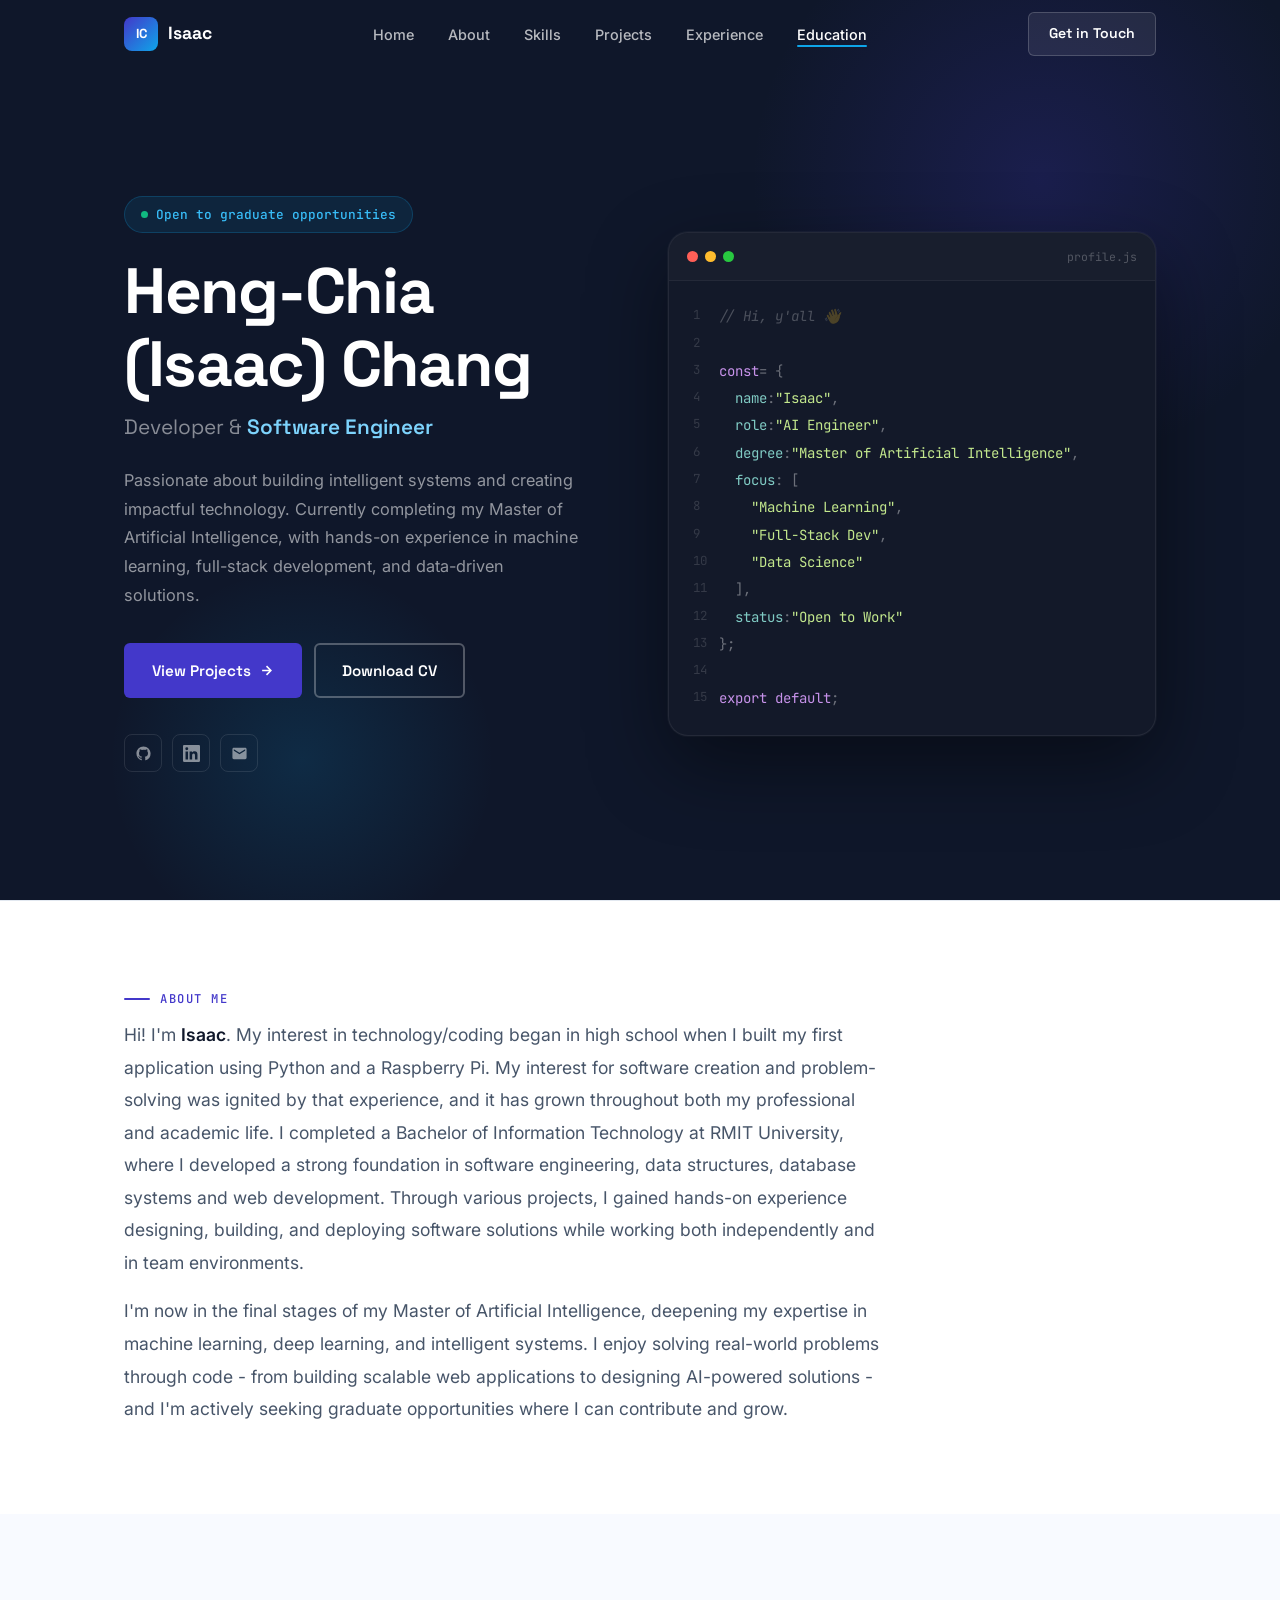
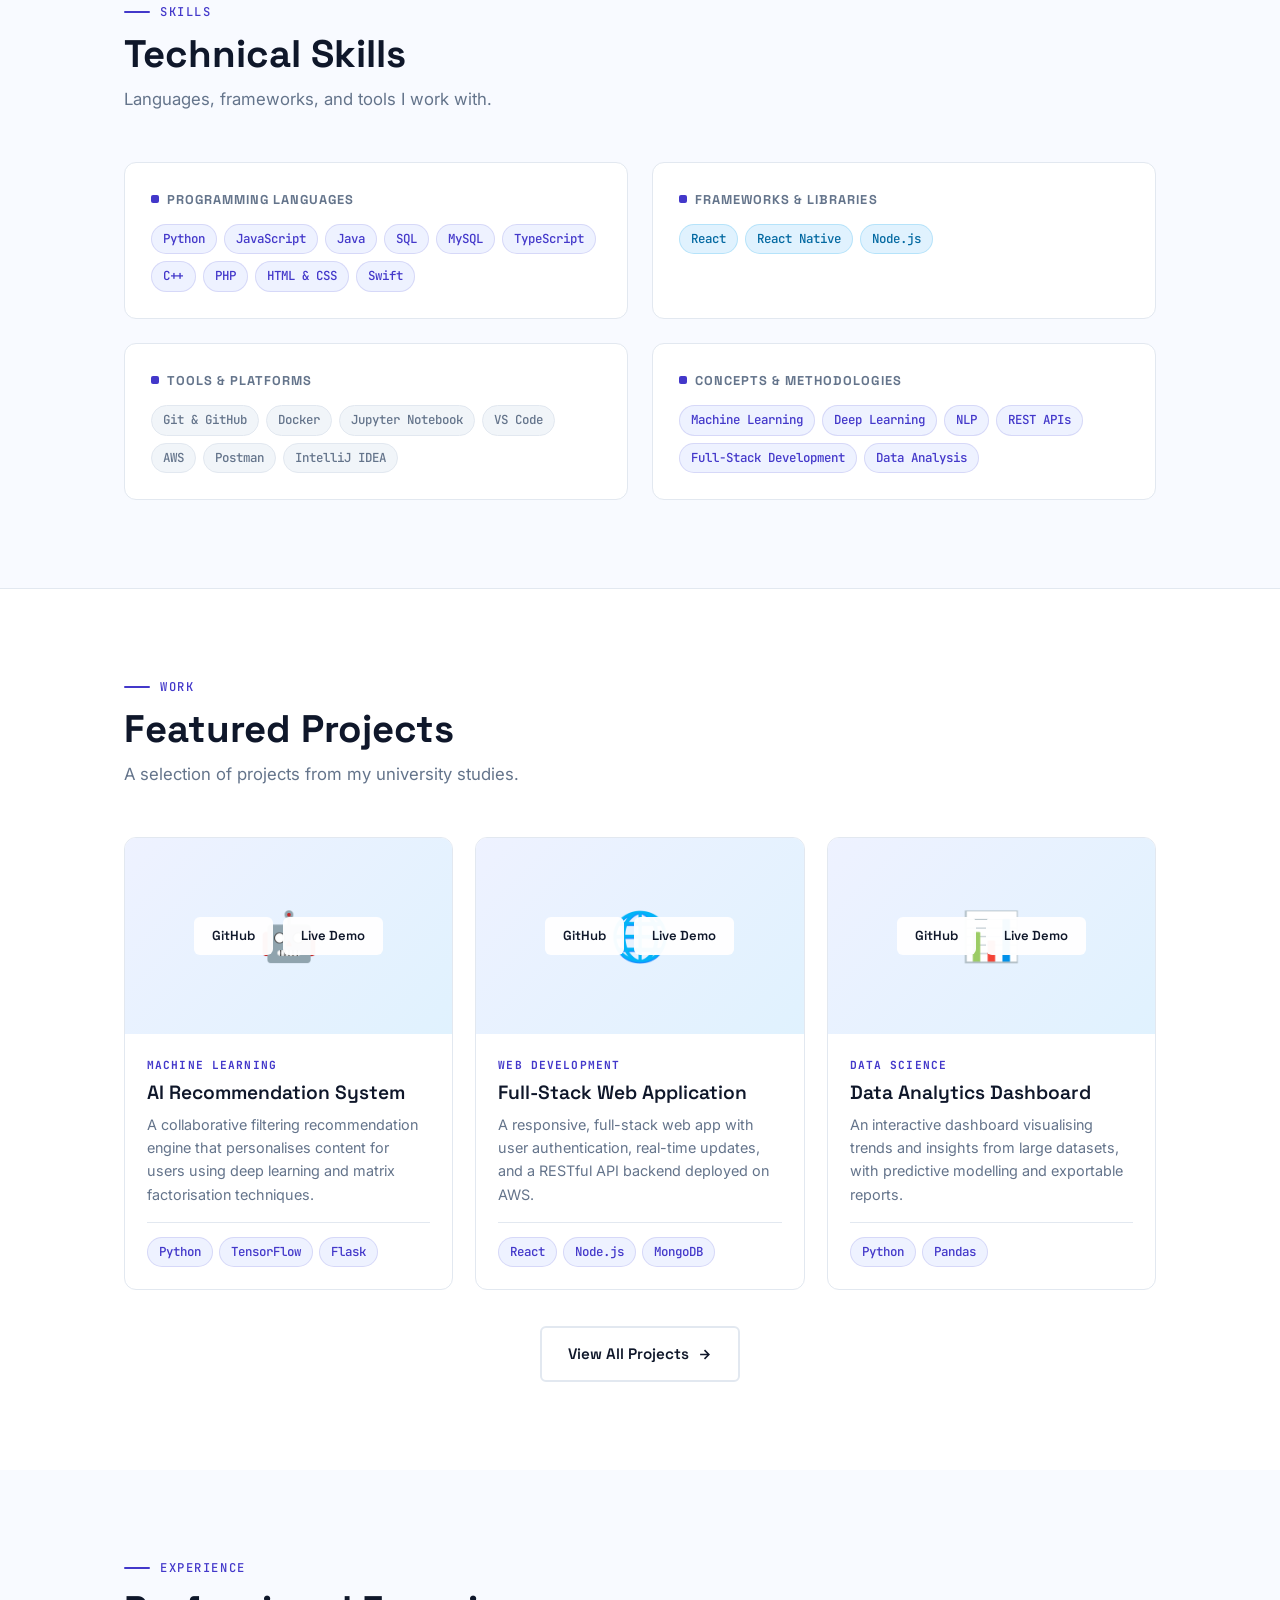
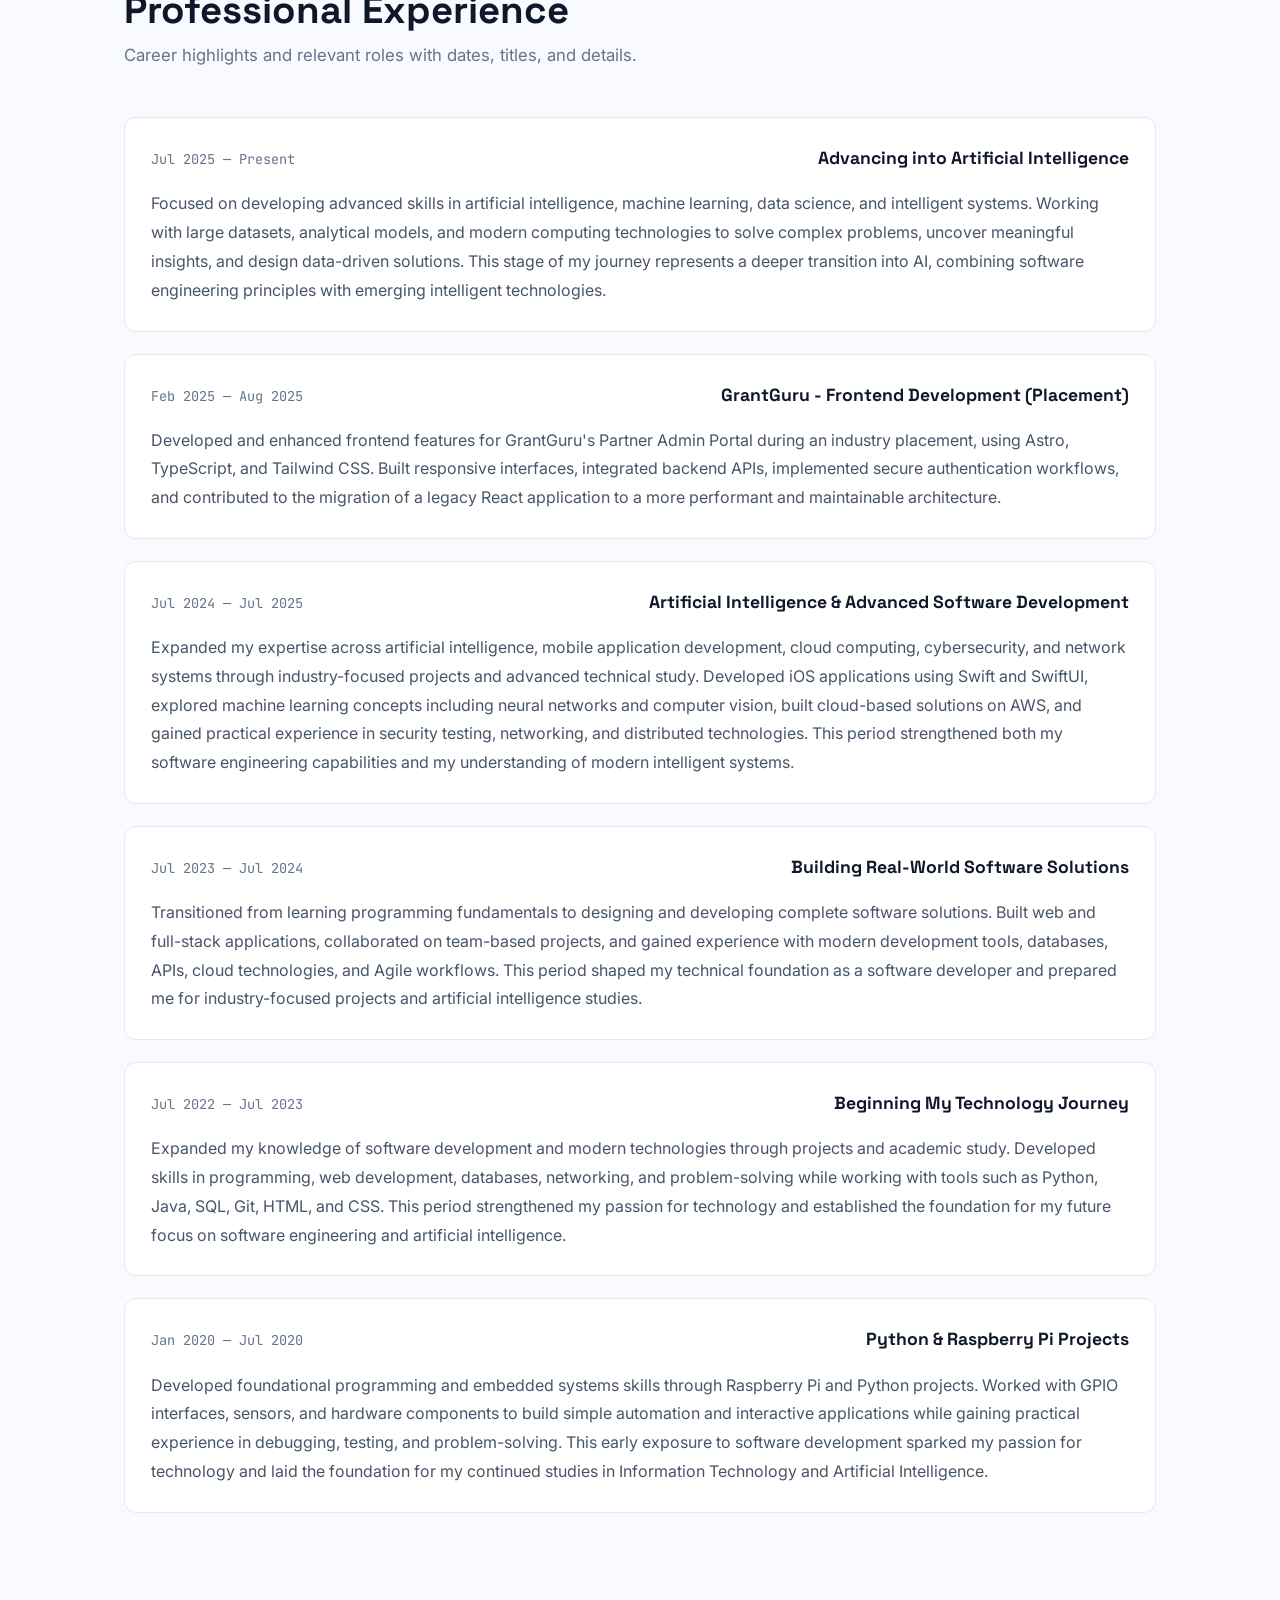
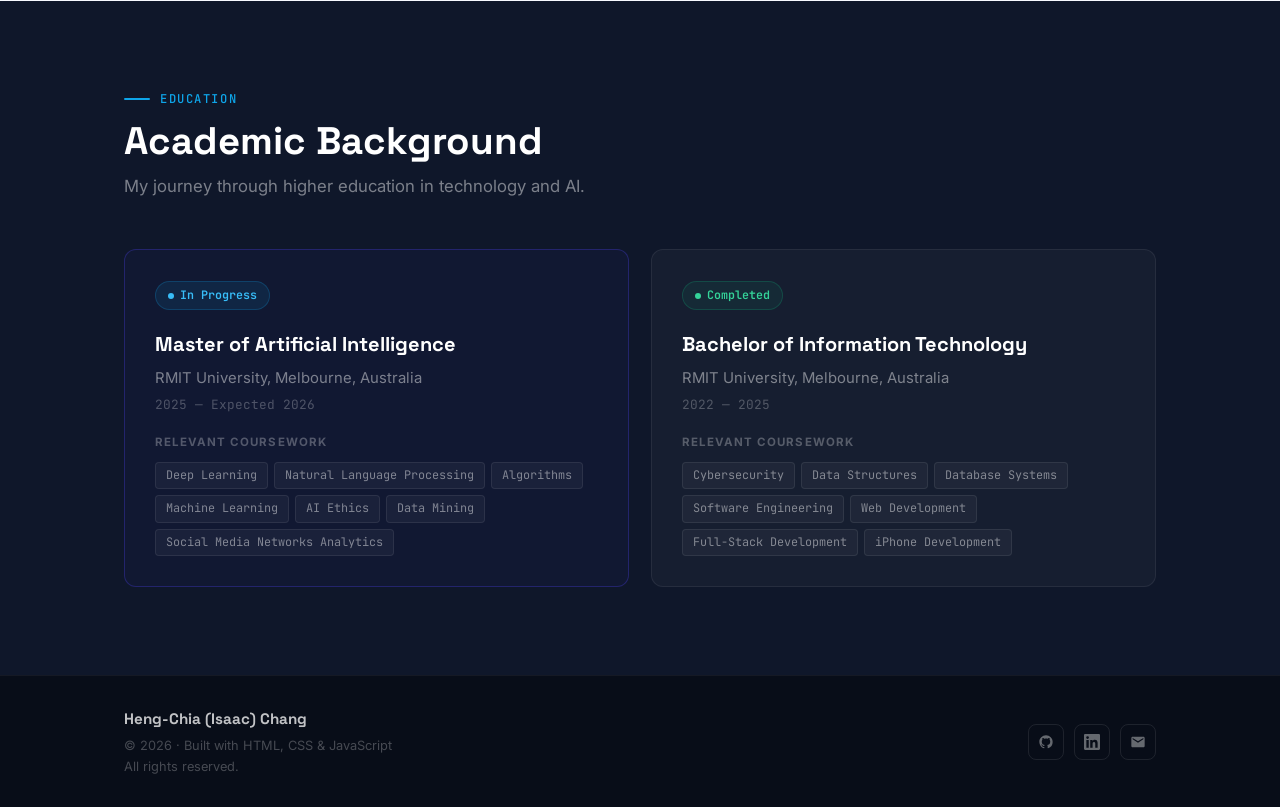
==== commit 03ac17db: "Finished experience" ====
--- a/index.html
+++ b/index.html
@@ -363,43 +363,96 @@
       <div class="experience-timeline fade-in">
         <div class="experience-item">
           <div class="experience-meta">
-            <span class="experience-date">2024 — Present</span>
-            <span class="experience-title">Software Engineer Intern</span>
+            <span class="experience-date">Jul 2025 — Present</span>
+            <span class="experience-title">Advancing into Artificial Intelligence</span>
           </div>
           <div class="experience-details">
-            <p>Worked on full-stack features for internal web applications, implemented REST APIs, and collaborated with
-              cross-functional teams to deliver product improvements.</p>
+            <p>
+              Focused on developing advanced skills in artificial intelligence, machine learning, data science, and
+              intelligent systems. Working with large datasets, analytical models, and modern computing technologies to
+              solve complex problems, uncover meaningful insights, and design data-driven solutions. This stage of my
+              journey represents a deeper transition into AI, combining software engineering principles with emerging
+              intelligent technologies.
+            </p>
           </div>
         </div>
 
         <div class="experience-item">
           <div class="experience-meta">
             <span class="experience-date">Feb 2025 — Aug 2025</span>
-            <span class="experience-title">RMIT University - Full-Stack Development (Placement)</span>
+            <span class="experience-title">GrantGuru - Frontend Development (Placement)</span>
           </div>
           <div class="experience-details">
-            <p></p>
+            <p>
+              Developed and enhanced frontend features for GrantGuru's Partner Admin Portal during an industry
+              placement, using Astro, TypeScript, and Tailwind CSS. Built responsive interfaces, integrated backend
+              APIs, implemented secure authentication workflows, and contributed to the migration of a legacy React
+              application to a more performant and maintainable architecture.
+            </p>
           </div>
         </div>
 
         <div class="experience-item">
           <div class="experience-meta">
-            <span class="experience-date">2023 — 2024</span>
-            <span class="experience-title">Junior Developer</span>
+            <span class="experience-date">Jul 2024 — Jul 2025</span>
+            <span class="experience-title">Artificial Intelligence & Advanced Software Development</span>
           </div>
           <div class="experience-details">
-            <p>Built responsive websites and helped maintain backend services using JavaScript, PHP, and MySQL.
-              Supported deployment workflows using Docker and cloud services.</p>
+            <p>
+              Expanded my expertise across artificial intelligence, mobile application development, cloud computing,
+              cybersecurity, and network systems through industry-focused projects and advanced technical study.
+              Developed iOS applications using Swift and SwiftUI, explored machine learning concepts including neural
+              networks and computer vision, built cloud-based solutions on AWS, and gained practical experience in
+              security testing, networking, and distributed technologies. This period strengthened both my software
+              engineering capabilities and my understanding of modern intelligent systems.
+            </p>
           </div>
         </div>
 
         <div class="experience-item">
           <div class="experience-meta">
-            <span class="experience-date">2022 — 2023</span>
-            <span class="experience-title">High School Student</span>
+            <span class="experience-date">Jul 2023 — Jul 2024</span>
+            <span class="experience-title">Building Real-World Software Solutions</span>
           </div>
           <div class="experience-details">
-            <p>Basic understanding of raspberry pi and </p>
+            <p>
+              Transitioned from learning programming fundamentals to designing and developing complete software
+              solutions. Built web and full-stack applications, collaborated on team-based projects, and gained
+              experience with modern development tools, databases, APIs, cloud technologies, and Agile workflows. This
+              period shaped my technical foundation as a software developer and prepared me for industry-focused
+              projects and artificial intelligence studies.
+            </p>
+          </div>
+        </div>
+
+        <div class="experience-item">
+          <div class="experience-meta">
+            <span class="experience-date">Jul 2022 — Jul 2023</span>
+            <span class="experience-title">Beginning My Technology Journey</span>
+          </div>
+          <div class="experience-details">
+            <p>
+              Expanded my knowledge of software development and modern technologies through projects and
+              academic study. Developed skills in programming, web development, databases, networking, and
+              problem-solving while working with tools such as Python, Java, SQL, Git, HTML, and CSS. This period
+              strengthened my passion for technology and established the foundation for my future focus on software
+              engineering and artificial intelligence.
+            </p>
+          </div>
+        </div>
+
+        <div class="experience-item">
+          <div class="experience-meta">
+            <span class="experience-date">Jan 2020 — Jul 2020</span>
+            <span class="experience-title">Python & Raspberry Pi Projects</span>
+          </div>
+          <div class="experience-details">
+            <p>Developed foundational programming and embedded systems skills through Raspberry Pi and Python
+              projects. Worked with GPIO interfaces, sensors, and hardware components to build simple automation and
+              interactive applications while gaining practical experience in debugging, testing, and problem-solving.
+              This early exposure to software development sparked my passion for technology and laid the foundation for
+              my continued studies in Information Technology and Artificial Intelligence.
+            </p>
           </div>
         </div>
       </div>
@@ -447,7 +500,7 @@
           <div class="edu-years">2022 — 2025</div>
           <div class="edu-courses-label">Relevant Coursework</div>
           <div class="edu-courses-list">
-            <span class="edu-course-tag">Security</span>
+            <span class="edu-course-tag">Cybersecurity</span>
             <span class="edu-course-tag">Data Structures</span>
             <span class="edu-course-tag">Database Systems</span>
             <span class="edu-course-tag">Software Engineering</span>
